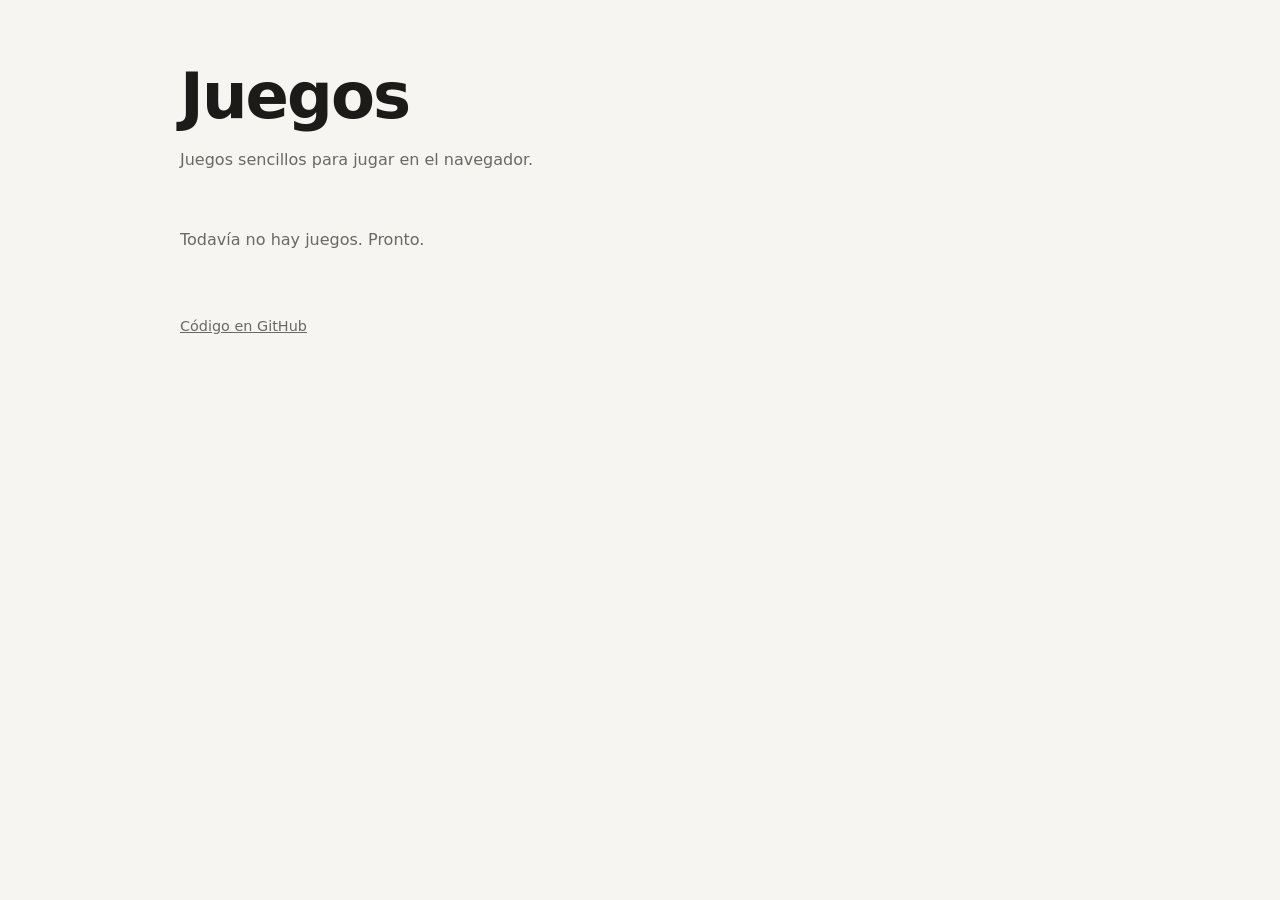
==== index.html @ 8d00b99c "Portada de juegos para GitHub Pages Co-Authored-By: Claude Opus 5.5 <noreply@anthropic.com>" ====
<!DOCTYPE html>
<html lang="es">
<head>
  <meta charset="utf-8">
  <meta name="viewport" content="width=device-width, initial-scale=1">
  <title>Juegos</title>
  <meta name="description" content="Juegos sencillos para jugar en el navegador.">
  <link rel="stylesheet" href="estilo.css">
</head>
<body>
  <header>
    <h1>Juegos</h1>
    <p>Juegos sencillos para jugar en el navegador.</p>
  </header>

  <main>
    <!-- Cada juego vive en su carpeta (p. ej. tetris/index.html) y se añade aquí con un <li>. -->
    <ul class="juegos">
    </ul>
    <p class="vacio">Todavía no hay juegos. Pronto.</p>
  </main>

  <footer>
    <a href="https://github.com/mikeldalmauc/juegos">Código en GitHub</a>
  </footer>
</body>
</html>
---- estilo.css ----
:root {
  --fondo: #f6f5f1;
  --texto: #1c1b19;
  --suave: #6b6862;
  --tarjeta: #ffffff;
  --borde: #e2dfd8;
  --acento: #d9480f;
  color-scheme: light dark;
}

@media (prefers-color-scheme: dark) {
  :root {
    --fondo: #141413;
    --texto: #ecebe7;
    --suave: #9a978f;
    --tarjeta: #1e1e1c;
    --borde: #2e2d2a;
    --acento: #ff7a3d;
  }
}

* { box-sizing: border-box; }

body {
  margin: 0 auto;
  max-width: 60rem;
  padding: 3rem 1.25rem;
  font-family: system-ui, -apple-system, "Segoe UI", Roboto, sans-serif;
  line-height: 1.5;
  background: var(--fondo);
  color: var(--texto);
}

header h1 {
  margin: 0;
  font-size: clamp(2.5rem, 8vw, 4rem);
  letter-spacing: -0.03em;
}

header p { margin: 0.25rem 0 2.5rem; color: var(--suave); }

.juegos {
  list-style: none;
  margin: 0;
  padding: 0;
  display: grid;
  grid-template-columns: repeat(auto-fill, minmax(14rem, 1fr));
  gap: 1rem;
}

.juegos a {
  display: block;
  height: 100%;
  padding: 1.25rem;
  border: 1px solid var(--borde);
  border-radius: 0.75rem;
  background: var(--tarjeta);
  color: inherit;
  text-decoration: none;
  transition: border-color 0.15s, transform 0.15s;
}

.juegos a:hover,
.juegos a:focus-visible { border-color: var(--acento); transform: translateY(-2px); }

.juegos strong { display: block; font-size: 1.15rem; }
.juegos span { color: var(--suave); font-size: 0.95rem; }

/* El aviso desaparece en cuanto la lista tiene algún juego. */
.juegos:has(li) + .vacio { display: none; }
.vacio { color: var(--suave); }

footer { margin-top: 4rem; font-size: 0.9rem; }
footer a { color: var(--suave); }
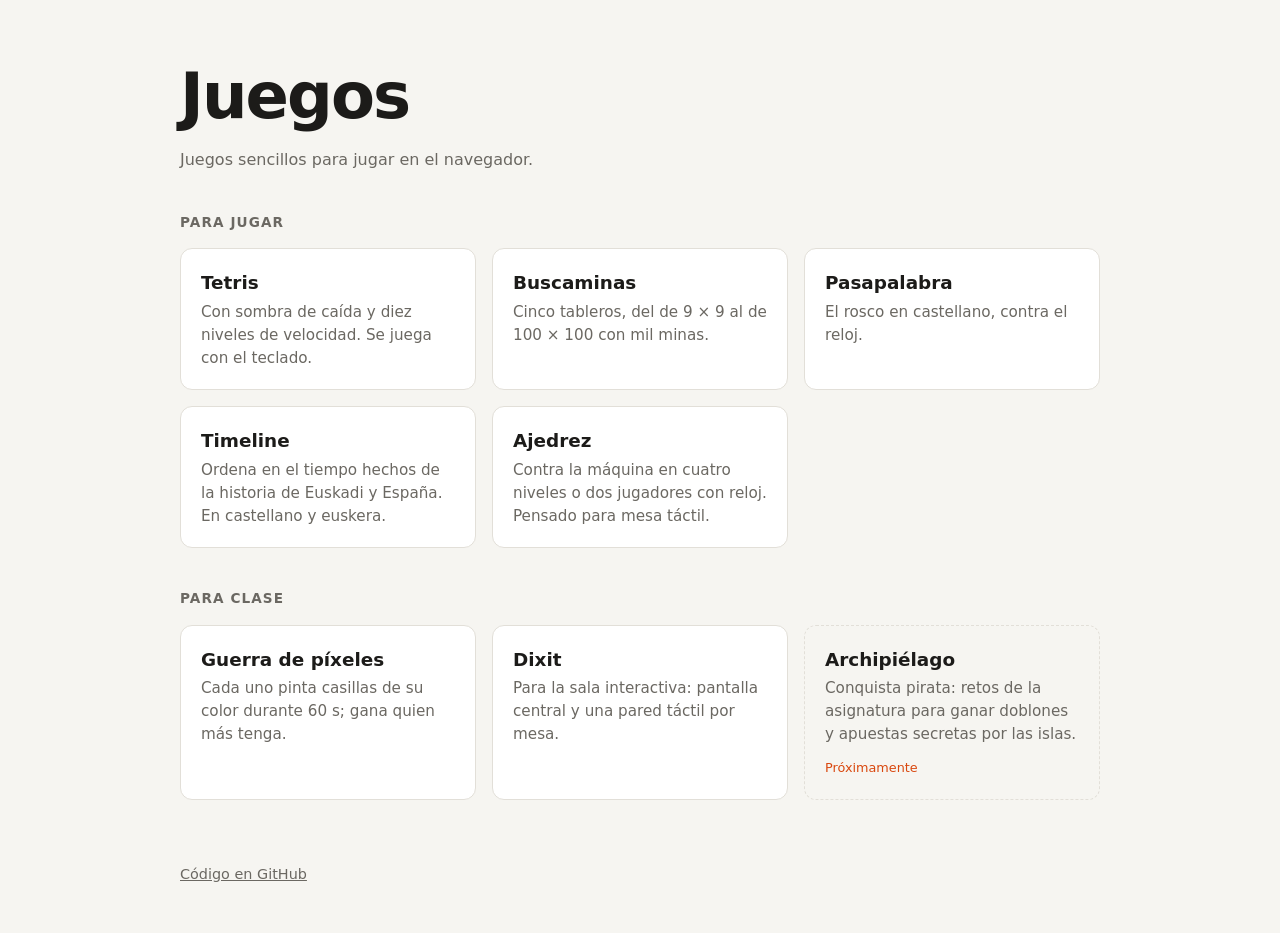
==== commit 3d1e40f2: "Ocho juegos en la portada: tetris y buscaminas copiados, el resto enlazados Co-Authored-By: Claude O" ====
--- a/index.html
+++ b/index.html
@@ -5,6 +5,7 @@
   <meta name="viewport" content="width=device-width, initial-scale=1">
   <title>Juegos</title>
   <meta name="description" content="Juegos sencillos para jugar en el navegador.">
+  <link rel="icon" href="data:image/svg+xml,<svg xmlns='http://www.w3.org/2000/svg' viewBox='0 0 100 100'><text y='.9em' font-size='90'>🎮</text></svg>">
   <link rel="stylesheet" href="estilo.css">
 </head>
 <body>
@@ -14,10 +15,27 @@
   </header>
 
   <main>
-    <!-- Cada juego vive en su carpeta (p. ej. tetris/index.html) y se añade aquí con un <li>. -->
-    <ul class="juegos">
-    </ul>
-    <p class="vacio">Todavía no hay juegos. Pronto.</p>
+    <!-- Cada juego es un <li>. Los que viven en este repo enlazan a su carpeta (tetris/);
+         los que se publican en otro sitio, a su URL completa. -->
+    <section>
+      <h2>Para jugar</h2>
+      <ul class="juegos">
+        <li><a href="tetris/"><strong>Tetris</strong><span>Con sombra de caída y diez niveles de velocidad. Se juega con el teclado.</span></a></li>
+        <li><a href="buscaminas/"><strong>Buscaminas</strong><span>Cinco tableros, del de 9 × 9 al de 100 × 100 con mil minas.</span></a></li>
+        <li><a href="https://mikeldalmauc.github.io/pasapalabra/"><strong>Pasapalabra</strong><span>El rosco en castellano, contra el reloj.</span></a></li>
+        <li><a href="https://mikeldalmauc.github.io/timeline-card-game/"><strong>Timeline</strong><span>Ordena en el tiempo hechos de la historia de Euskadi y España. En castellano y euskera.</span></a></li>
+        <li><a href="https://mikeldalmauc.github.io/chess-sala-interactiva/"><strong>Ajedrez</strong><span>Contra la máquina en cuatro niveles o dos jugadores con reloj. Pensado para mesa táctil.</span></a></li>
+      </ul>
+    </section>
+
+    <section>
+      <h2>Para clase</h2>
+      <ul class="juegos">
+        <li><a href="https://pixel-war.lamdera.app/"><strong>Guerra de píxeles</strong><span>Cada uno pinta casillas de su color durante 60 s; gana quien más tenga.</span></a></li>
+        <li><a href="https://mikeldalmauc.github.io/dixit-sala-interactiva/"><strong>Dixit</strong><span>Para la sala interactiva: pantalla central y una pared táctil por mesa.</span></a></li>
+        <li><div><strong>Archipiélago</strong><span>Conquista pirata: retos de la asignatura para ganar doblones y apuestas secretas por las islas.</span><em>Próximamente</em></div></li>
+      </ul>
+    </section>
   </main>
 
   <footer>
--- a/estilo.css
+++ b/estilo.css
@@ -39,6 +39,17 @@
 
 header p { margin: 0.25rem 0 2.5rem; color: var(--suave); }
 
+section + section { margin-top: 2.5rem; }
+
+h2 {
+  margin: 0 0 1rem;
+  font-size: 0.85rem;
+  font-weight: 600;
+  letter-spacing: 0.08em;
+  text-transform: uppercase;
+  color: var(--suave);
+}
+
 .juegos {
   list-style: none;
   margin: 0;
@@ -48,7 +59,8 @@
   gap: 1rem;
 }
 
-.juegos a {
+.juegos a,
+.juegos li > div {
   display: block;
   height: 100%;
   padding: 1.25rem;
@@ -64,11 +76,17 @@
 .juegos a:focus-visible { border-color: var(--acento); transform: translateY(-2px); }
 
 .juegos strong { display: block; font-size: 1.15rem; }
-.juegos span { color: var(--suave); font-size: 0.95rem; }
+.juegos span { display: block; margin-top: 0.25rem; color: var(--suave); font-size: 0.95rem; }
 
-/* El aviso desaparece en cuanto la lista tiene algún juego. */
-.juegos:has(li) + .vacio { display: none; }
-.vacio { color: var(--suave); }
+/* Juego sin publicar todavía: tarjeta sin enlace y apagada. */
+.juegos li > div { border-style: dashed; background: transparent; }
+.juegos em {
+  display: inline-block;
+  margin-top: 0.75rem;
+  font-size: 0.8rem;
+  font-style: normal;
+  color: var(--acento);
+}
 
 footer { margin-top: 4rem; font-size: 0.9rem; }
 footer a { color: var(--suave); }
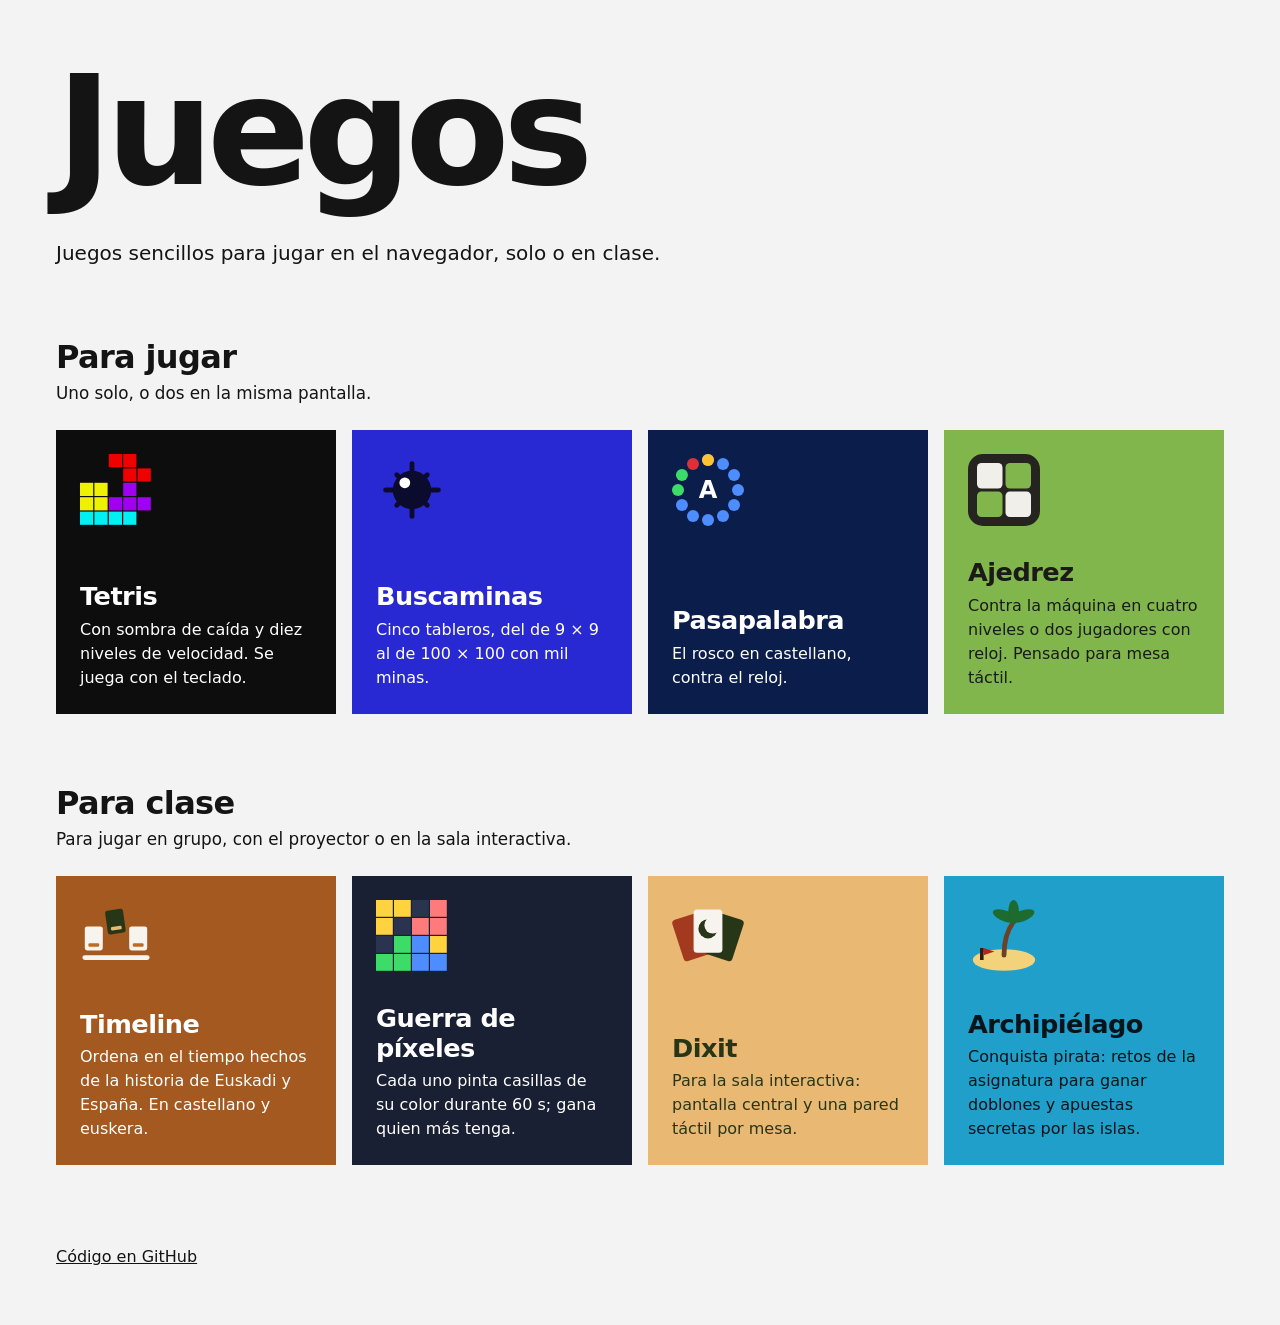
==== commit a8ab5cca: "Color e iconos por juego; Timeline pasa a clase y Archipiélago enlazado Co-Authored-By: Claude Opus " ====
--- a/index.html
+++ b/index.html
@@ -4,36 +4,145 @@
   <meta charset="utf-8">
   <meta name="viewport" content="width=device-width, initial-scale=1">
   <title>Juegos</title>
-  <meta name="description" content="Juegos sencillos para jugar en el navegador.">
-  <link rel="icon" href="data:image/svg+xml,<svg xmlns='http://www.w3.org/2000/svg' viewBox='0 0 100 100'><text y='.9em' font-size='90'>🎮</text></svg>">
+  <meta name="description" content="Juegos sencillos para jugar en el navegador, solo o en clase.">
+  <link rel="icon" href="icono.svg" type="image/svg+xml">
   <link rel="stylesheet" href="estilo.css">
 </head>
 <body>
   <header>
     <h1>Juegos</h1>
-    <p>Juegos sencillos para jugar en el navegador.</p>
+    <p>Juegos sencillos para jugar en el navegador, solo o en clase.</p>
   </header>
 
   <main>
     <!-- Cada juego es un <li>. Los que viven en este repo enlazan a su carpeta (tetris/);
-         los que se publican en otro sitio, a su URL completa. -->
+         los que se publican en otro sitio, a su URL completa. Su color va en estilo.css. -->
     <section>
       <h2>Para jugar</h2>
+      <p>Uno solo, o dos en la misma pantalla.</p>
       <ul class="juegos">
-        <li><a href="tetris/"><strong>Tetris</strong><span>Con sombra de caída y diez niveles de velocidad. Se juega con el teclado.</span></a></li>
-        <li><a href="buscaminas/"><strong>Buscaminas</strong><span>Cinco tableros, del de 9 × 9 al de 100 × 100 con mil minas.</span></a></li>
-        <li><a href="https://mikeldalmauc.github.io/pasapalabra/"><strong>Pasapalabra</strong><span>El rosco en castellano, contra el reloj.</span></a></li>
-        <li><a href="https://mikeldalmauc.github.io/timeline-card-game/"><strong>Timeline</strong><span>Ordena en el tiempo hechos de la historia de Euskadi y España. En castellano y euskera.</span></a></li>
-        <li><a href="https://mikeldalmauc.github.io/chess-sala-interactiva/"><strong>Ajedrez</strong><span>Contra la máquina en cuatro niveles o dos jugadores con reloj. Pensado para mesa táctil.</span></a></li>
+        <li>
+          <a class="juego tetris" href="tetris/">
+            <svg viewBox="0 0 60 60" aria-hidden="true">
+              <g fill="#f00100"><rect x="24" y="0" width="11" height="11"/><rect x="36" y="0" width="11" height="11"/><rect x="36" y="12" width="11" height="11"/><rect x="48" y="12" width="11" height="11"/></g>
+              <g fill="#f0f001"><rect x="0" y="24" width="11" height="11"/><rect x="12" y="24" width="11" height="11"/><rect x="0" y="36" width="11" height="11"/><rect x="12" y="36" width="11" height="11"/></g>
+              <g fill="#a000f1"><rect x="36" y="24" width="11" height="11"/><rect x="24" y="36" width="11" height="11"/><rect x="36" y="36" width="11" height="11"/><rect x="48" y="36" width="11" height="11"/></g>
+              <g fill="#01f0f1"><rect x="0" y="48" width="11" height="11"/><rect x="12" y="48" width="11" height="11"/><rect x="24" y="48" width="11" height="11"/><rect x="36" y="48" width="11" height="11"/></g>
+            </svg>
+            <strong>Tetris</strong>
+            <span>Con sombra de caída y diez niveles de velocidad. Se juega con el teclado.</span>
+          </a>
+        </li>
+        <li>
+          <a class="juego buscaminas" href="buscaminas/">
+            <svg viewBox="0 0 60 60" aria-hidden="true">
+              <g fill="#0b0b2e">
+                <rect x="28" y="6" width="4" height="48" rx="2"/>
+                <rect x="6" y="28" width="48" height="4" rx="2"/>
+                <rect x="28" y="10" width="4" height="40" rx="2" transform="rotate(45 30 30)"/>
+                <rect x="28" y="10" width="4" height="40" rx="2" transform="rotate(-45 30 30)"/>
+                <circle cx="30" cy="30" r="16"/>
+              </g>
+              <circle cx="24" cy="24" r="4.5" fill="#fff"/>
+            </svg>
+            <strong>Buscaminas</strong>
+            <span>Cinco tableros, del de 9 × 9 al de 100 × 100 con mil minas.</span>
+          </a>
+        </li>
+        <li>
+          <a class="juego pasapalabra" href="https://mikeldalmauc.github.io/pasapalabra/">
+            <svg viewBox="0 0 60 60" aria-hidden="true">
+              <g fill="#4d8dff">
+                <circle cx="30" cy="5" r="5"/><circle cx="42.5" cy="8.3" r="5"/><circle cx="51.7" cy="17.5" r="5"/>
+                <circle cx="55" cy="30" r="5"/><circle cx="51.7" cy="42.5" r="5"/><circle cx="42.5" cy="51.7" r="5"/>
+                <circle cx="30" cy="55" r="5"/><circle cx="17.5" cy="51.7" r="5"/><circle cx="8.3" cy="42.5" r="5"/>
+              </g>
+              <g fill="#3ddc68"><circle cx="5" cy="30" r="5"/><circle cx="8.3" cy="17.5" r="5"/></g>
+              <circle cx="17.5" cy="8.3" r="5" fill="#dc3237"/>
+              <circle cx="30" cy="5" r="5" fill="#ffc233"/>
+              <text x="30" y="37" text-anchor="middle" font-size="20" font-weight="800" fill="#fff" font-family="system-ui, sans-serif">A</text>
+            </svg>
+            <strong>Pasapalabra</strong>
+            <span>El rosco en castellano, contra el reloj.</span>
+          </a>
+        </li>
+        <li>
+          <a class="juego ajedrez" href="https://mikeldalmauc.github.io/chess-sala-interactiva/">
+            <svg viewBox="0 0 24 24" aria-hidden="true">
+              <rect width="24" height="24" rx="5" fill="#262421"/>
+              <rect x="3" y="3" width="8.5" height="8.5" rx="1.5" fill="#f1efe9"/>
+              <rect x="12.5" y="3" width="8.5" height="8.5" rx="1.5" fill="#81b64c"/>
+              <rect x="3" y="12.5" width="8.5" height="8.5" rx="1.5" fill="#81b64c"/>
+              <rect x="12.5" y="12.5" width="8.5" height="8.5" rx="1.5" fill="#f1efe9"/>
+            </svg>
+            <strong>Ajedrez</strong>
+            <span>Contra la máquina en cuatro niveles o dos jugadores con reloj. Pensado para mesa táctil.</span>
+          </a>
+        </li>
       </ul>
     </section>
 
     <section>
       <h2>Para clase</h2>
+      <p>Para jugar en grupo, con el proyector o en la sala interactiva.</p>
       <ul class="juegos">
-        <li><a href="https://pixel-war.lamdera.app/"><strong>Guerra de píxeles</strong><span>Cada uno pinta casillas de su color durante 60 s; gana quien más tenga.</span></a></li>
-        <li><a href="https://mikeldalmauc.github.io/dixit-sala-interactiva/"><strong>Dixit</strong><span>Para la sala interactiva: pantalla central y una pared táctil por mesa.</span></a></li>
-        <li><div><strong>Archipiélago</strong><span>Conquista pirata: retos de la asignatura para ganar doblones y apuestas secretas por las islas.</span><em>Próximamente</em></div></li>
+        <li>
+          <a class="juego timeline" href="https://mikeldalmauc.github.io/timeline-card-game/">
+            <svg viewBox="0 0 60 60" aria-hidden="true">
+              <rect x="2" y="46" width="56" height="4" rx="2" fill="#F7F3EF"/>
+              <rect x="4" y="22" width="15" height="20" rx="2" fill="#F7F3EF"/>
+              <rect x="41" y="22" width="15" height="20" rx="2" fill="#F7F3EF"/>
+              <rect x="22" y="8" width="15" height="20" rx="2" fill="#283618" transform="rotate(-8 29.5 18)"/>
+              <g fill="#BC6C25"><rect x="7" y="36" width="9" height="3" rx="1"/><rect x="44" y="36" width="9" height="3" rx="1"/></g>
+              <rect x="25" y="22" width="9" height="3" rx="1" fill="#E9B872" transform="rotate(-8 29.5 18)"/>
+            </svg>
+            <strong>Timeline</strong>
+            <span>Ordena en el tiempo hechos de la historia de Euskadi y España. En castellano y euskera.</span>
+          </a>
+        </li>
+        <li>
+          <a class="juego pixeles" href="https://pixel-war.lamdera.app/">
+            <svg viewBox="0 0 60 60" aria-hidden="true">
+              <g fill="#ffd23f"><rect x="0" y="0" width="14" height="14"/><rect x="15" y="0" width="14" height="14"/><rect x="0" y="15" width="14" height="14"/><rect x="45" y="30" width="14" height="14"/></g>
+              <g fill="#ff7a7a"><rect x="45" y="0" width="14" height="14"/><rect x="30" y="15" width="14" height="14"/><rect x="45" y="15" width="14" height="14"/></g>
+              <g fill="#3ddc68"><rect x="0" y="45" width="14" height="14"/><rect x="15" y="30" width="14" height="14"/><rect x="15" y="45" width="14" height="14"/></g>
+              <g fill="#4d8dff"><rect x="30" y="30" width="14" height="14"/><rect x="30" y="45" width="14" height="14"/><rect x="45" y="45" width="14" height="14"/></g>
+              <g fill="#2a3350"><rect x="30" y="0" width="14" height="14"/><rect x="15" y="15" width="14" height="14"/><rect x="0" y="30" width="14" height="14"/></g>
+            </svg>
+            <strong>Guerra de píxeles</strong>
+            <span>Cada uno pinta casillas de su color durante 60 s; gana quien más tenga.</span>
+          </a>
+        </li>
+        <li>
+          <a class="juego dixit" href="https://mikeldalmauc.github.io/dixit-sala-interactiva/">
+            <svg viewBox="0 0 60 60" aria-hidden="true">
+              <rect x="10" y="12" width="24" height="36" rx="3" fill="#A33A1F" transform="rotate(-18 22 48)"/>
+              <rect x="26" y="12" width="24" height="36" rx="3" fill="#283618" transform="rotate(18 38 48)"/>
+              <rect x="18" y="8" width="24" height="36" rx="3" fill="#F7F3EF"/>
+              <circle cx="30" cy="24" r="8" fill="#283618"/>
+              <circle cx="34" cy="21" r="7" fill="#F7F3EF"/>
+            </svg>
+            <strong>Dixit</strong>
+            <span>Para la sala interactiva: pantalla central y una pared táctil por mesa.</span>
+          </a>
+        </li>
+        <li>
+          <a class="juego archipielago" href="https://archipelago.lamdera.app/">
+            <svg viewBox="0 0 60 60" aria-hidden="true">
+              <ellipse cx="30" cy="50" rx="26" ry="9" fill="#f2d27a"/>
+              <path d="M30 46 C 30 34, 32 26, 38 18" stroke="#6b4226" stroke-width="4" fill="none" stroke-linecap="round"/>
+              <g fill="#1d6b2f">
+                <ellipse cx="30" cy="16" rx="11" ry="4.5" transform="rotate(20 38 18)"/>
+                <ellipse cx="46" cy="16" rx="11" ry="4.5" transform="rotate(-20 38 18)"/>
+                <ellipse cx="38" cy="10" rx="4.5" ry="10"/>
+              </g>
+              <rect x="10" y="40" width="3" height="10" fill="#2b1d14"/>
+              <path d="M13 40 L 22 43 L 13 46 Z" fill="#b3261e"/>
+            </svg>
+            <strong>Archipiélago</strong>
+            <span>Conquista pirata: retos de la asignatura para ganar doblones y apuestas secretas por las islas.</span>
+          </a>
+        </li>
       </ul>
     </section>
   </main>
--- a/estilo.css
+++ b/estilo.css
@@ -1,21 +1,14 @@
+/* Página neutra; el color lo pone cada juego en su tarjeta. */
 :root {
-  --fondo: #f6f5f1;
-  --texto: #1c1b19;
-  --suave: #6b6862;
-  --tarjeta: #ffffff;
-  --borde: #e2dfd8;
-  --acento: #d9480f;
+  --fondo: #f3f3f3;
+  --texto: #141414;
   color-scheme: light dark;
 }
 
 @media (prefers-color-scheme: dark) {
   :root {
-    --fondo: #141413;
-    --texto: #ecebe7;
-    --suave: #9a978f;
-    --tarjeta: #1e1e1c;
-    --borde: #2e2d2a;
-    --acento: #ff7a3d;
+    --fondo: #121212;
+    --texto: #f0f0f0;
   }
 }
 
@@ -23,70 +16,121 @@
 
 body {
   margin: 0 auto;
-  max-width: 60rem;
-  padding: 3rem 1.25rem;
+  max-width: 76rem;
+  padding: 3.5rem 1.5rem;
   font-family: system-ui, -apple-system, "Segoe UI", Roboto, sans-serif;
   line-height: 1.5;
   background: var(--fondo);
   color: var(--texto);
 }
 
-header h1 {
-  margin: 0;
-  font-size: clamp(2.5rem, 8vw, 4rem);
-  letter-spacing: -0.03em;
+h1 {
+  margin: 0 0 0.2em;
+  font-size: clamp(4rem, 13vw, 9.5rem);
+  line-height: 1;
+  letter-spacing: -0.045em;
 }
 
-header p { margin: 0.25rem 0 2.5rem; color: var(--suave); }
+header p { margin: 0; font-size: 1.25rem; }
 
-section + section { margin-top: 2.5rem; }
+section { margin-top: 4.5rem; }
 
 h2 {
-  margin: 0 0 1rem;
-  font-size: 0.85rem;
-  font-weight: 600;
-  letter-spacing: 0.08em;
-  text-transform: uppercase;
-  color: var(--suave);
+  margin: 0;
+  font-size: 2rem;
+  line-height: 1.1;
+  letter-spacing: -0.02em;
 }
 
+section > p { margin: 0.35rem 0 1.5rem; font-size: 1.05rem; }
+
+/* Tarjetas: un campo de color por juego, sin bordes ni sombras. */
 .juegos {
   list-style: none;
   margin: 0;
   padding: 0;
   display: grid;
-  grid-template-columns: repeat(auto-fill, minmax(14rem, 1fr));
+  grid-template-columns: repeat(auto-fill, minmax(16rem, 1fr));
   gap: 1rem;
 }
 
-.juegos a,
-.juegos li > div {
-  display: block;
+.juego {
+  display: flex;
+  flex-direction: column;
   height: 100%;
-  padding: 1.25rem;
-  border: 1px solid var(--borde);
-  border-radius: 0.75rem;
-  background: var(--tarjeta);
-  color: inherit;
+  min-height: 17rem;
+  padding: 1.5rem;
+  background: var(--color);
+  color: var(--tinta);
   text-decoration: none;
-  transition: border-color 0.15s, transform 0.15s;
+  transition: transform 0.2s ease;
 }
 
-.juegos a:hover,
-.juegos a:focus-visible { border-color: var(--acento); transform: translateY(-2px); }
-
-.juegos strong { display: block; font-size: 1.15rem; }
-.juegos span { display: block; margin-top: 0.25rem; color: var(--suave); font-size: 0.95rem; }
-
-/* Juego sin publicar todavía: tarjeta sin enlace y apagada. */
-.juegos li > div { border-style: dashed; background: transparent; }
-.juegos em {
-  display: inline-block;
-  margin-top: 0.75rem;
-  font-size: 0.8rem;
-  font-style: normal;
-  color: var(--acento);
+.juego svg {
+  width: 4.5rem;
+  height: 4.5rem;
+  margin-bottom: auto;
+  transition: transform 0.25s ease;
 }
 
-footer { margin-top: 4rem; font-size: 0.9rem; }
-footer a { color: var(--suave); }
+.juego strong {
+  margin-top: 2rem;
+  font-size: 1.6rem;
+  line-height: 1.15;
+  letter-spacing: -0.02em;
+}
+
+.juego span { margin-top: 0.4rem; font-size: 1rem; }
+
+/* Entrada escalonada de las tarjetas al cargar. */
+@keyframes entra { from { opacity: 0; transform: translateY(20px); } }
+.juegos li { animation: entra 0.5s cubic-bezier(0.2, 0.7, 0.2, 1) both; }
+.juegos li:nth-child(2) { animation-delay: 70ms; }
+.juegos li:nth-child(3) { animation-delay: 140ms; }
+.juegos li:nth-child(4) { animation-delay: 210ms; }
+section + section .juegos li { animation-delay: 280ms; }
+section + section .juegos li:nth-child(2) { animation-delay: 350ms; }
+section + section .juegos li:nth-child(3) { animation-delay: 420ms; }
+section + section .juegos li:nth-child(4) { animation-delay: 490ms; }
+
+a.juego:hover { transform: translateY(-4px); }
+a.juego:hover svg { transform: rotate(-8deg) scale(1.08); }
+a.juego:active { transform: translateY(0); }
+a.juego:focus-visible { outline: 3px solid var(--texto); outline-offset: 3px; }
+
+/* Los colores salen de cada juego. */
+.tetris       { --color: #0d0d0d; --tinta: #ffffff; }
+.buscaminas   { --color: #2929d4; --tinta: #ffffff; }
+.pasapalabra  { --color: #0b1d4a; --tinta: #ffffff; }
+.ajedrez      { --color: #81b64c; --tinta: #1b1a18; }
+.timeline     { --color: #a3591f; --tinta: #ffffff; }
+.pixeles      { --color: #1a2033; --tinta: #ffffff; }
+.dixit        { --color: #e9b872; --tinta: #283618; }
+.archipielago { --color: #1f9fc9; --tinta: #04141a; }
+
+/* En oscuro, el negro de Tetris se perdería contra el fondo. */
+@media (prefers-color-scheme: dark) {
+  .tetris { --color: #2a2a2a; }
+}
+
+/* En el móvil, icono a la izquierda y texto a la derecha. */
+@media (max-width: 34rem) {
+  .juego {
+    display: grid;
+    grid-template-columns: 3.5rem 1fr;
+    column-gap: 1rem;
+    min-height: 0;
+    padding: 1.25rem;
+  }
+  .juego svg { grid-row: span 2; width: 3.5rem; height: 3.5rem; margin: 0; }
+  .juego strong { margin-top: 0; font-size: 1.35rem; }
+}
+
+@media (prefers-reduced-motion: reduce) {
+  .juegos li { animation: none; }
+  .juego, .juego svg { transition: none; }
+  a.juego:hover, a.juego:hover svg { transform: none; }
+}
+
+footer { margin-top: 5rem; font-size: 1rem; }
+footer a { color: inherit; }
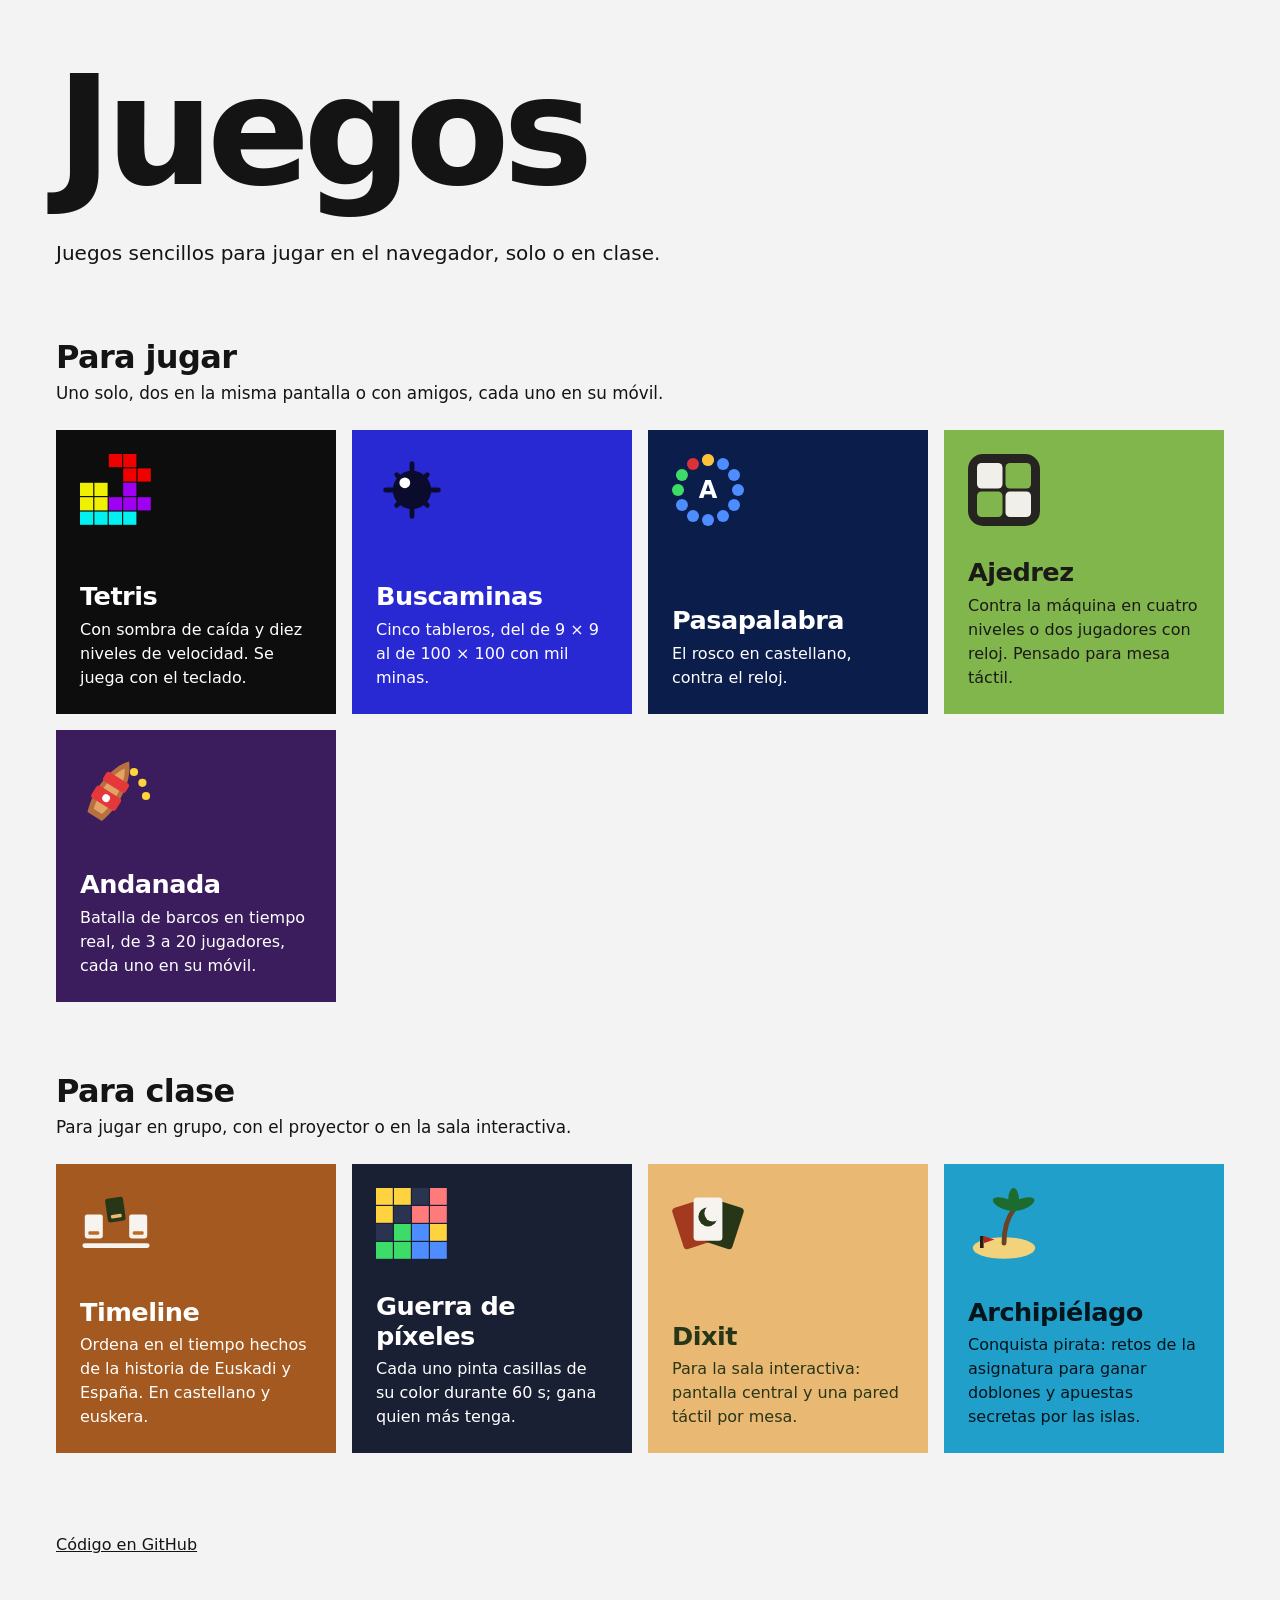
==== commit b66e8402: "Andanada, nueva tarjeta en «Para jugar» Batalla de barcos en línea (Lamdera), enlazada a andanada.la" ====
--- a/index.html
+++ b/index.html
@@ -19,7 +19,7 @@
          los que se publican en otro sitio, a su URL completa. Su color va en estilo.css. -->
     <section>
       <h2>Para jugar</h2>
-      <p>Uno solo, o dos en la misma pantalla.</p>
+      <p>Uno solo, dos en la misma pantalla o con amigos, cada uno en su móvil.</p>
       <ul class="juegos">
         <li>
           <a class="juego tetris" href="tetris/">
@@ -77,6 +77,22 @@
             </svg>
             <strong>Ajedrez</strong>
             <span>Contra la máquina en cuatro niveles o dos jugadores con reloj. Pensado para mesa táctil.</span>
+          </a>
+        </li>
+        <li>
+          <a class="juego andanada" href="https://andanada.lamdera.app/">
+            <svg viewBox="0 0 60 60" aria-hidden="true">
+              <g transform="rotate(32 26 30)">
+                <path d="M26 2 C 37 14, 39 40, 33 56 L 19 56 C 13 40, 15 14, 26 2 Z" fill="#b9703f"/>
+                <path d="M26 9 C 33 18, 34 39, 30 51 L 22 51 C 18 39, 19 18, 26 9 Z" fill="#e2a468"/>
+                <rect x="15" y="18" width="22" height="9" rx="2.5" fill="#e5383b"/>
+                <rect x="14" y="32" width="24" height="12" rx="2.5" fill="#e5383b"/>
+                <circle cx="26" cy="38" r="3.2" fill="#fff"/>
+              </g>
+              <g fill="#ffd43b"><circle cx="45" cy="15" r="3.4"/><circle cx="52" cy="24" r="3.4"/><circle cx="55" cy="35" r="3.4"/></g>
+            </svg>
+            <strong>Andanada</strong>
+            <span>Batalla de barcos en tiempo real, de 3 a 20 jugadores, cada uno en su móvil.</span>
           </a>
         </li>
       </ul>
--- a/estilo.css
+++ b/estilo.css
@@ -88,10 +88,11 @@
 .juegos li:nth-child(2) { animation-delay: 70ms; }
 .juegos li:nth-child(3) { animation-delay: 140ms; }
 .juegos li:nth-child(4) { animation-delay: 210ms; }
-section + section .juegos li { animation-delay: 280ms; }
-section + section .juegos li:nth-child(2) { animation-delay: 350ms; }
-section + section .juegos li:nth-child(3) { animation-delay: 420ms; }
-section + section .juegos li:nth-child(4) { animation-delay: 490ms; }
+.juegos li:nth-child(5) { animation-delay: 280ms; }
+section + section .juegos li { animation-delay: 350ms; }
+section + section .juegos li:nth-child(2) { animation-delay: 420ms; }
+section + section .juegos li:nth-child(3) { animation-delay: 490ms; }
+section + section .juegos li:nth-child(4) { animation-delay: 560ms; }
 
 a.juego:hover { transform: translateY(-4px); }
 a.juego:hover svg { transform: rotate(-8deg) scale(1.08); }
@@ -103,6 +104,7 @@
 .buscaminas   { --color: #2929d4; --tinta: #ffffff; }
 .pasapalabra  { --color: #0b1d4a; --tinta: #ffffff; }
 .ajedrez      { --color: #81b64c; --tinta: #1b1a18; }
+.andanada     { --color: #3b1d5e; --tinta: #ffffff; }
 .timeline     { --color: #a3591f; --tinta: #ffffff; }
 .pixeles      { --color: #1a2033; --tinta: #ffffff; }
 .dixit        { --color: #e9b872; --tinta: #283618; }
